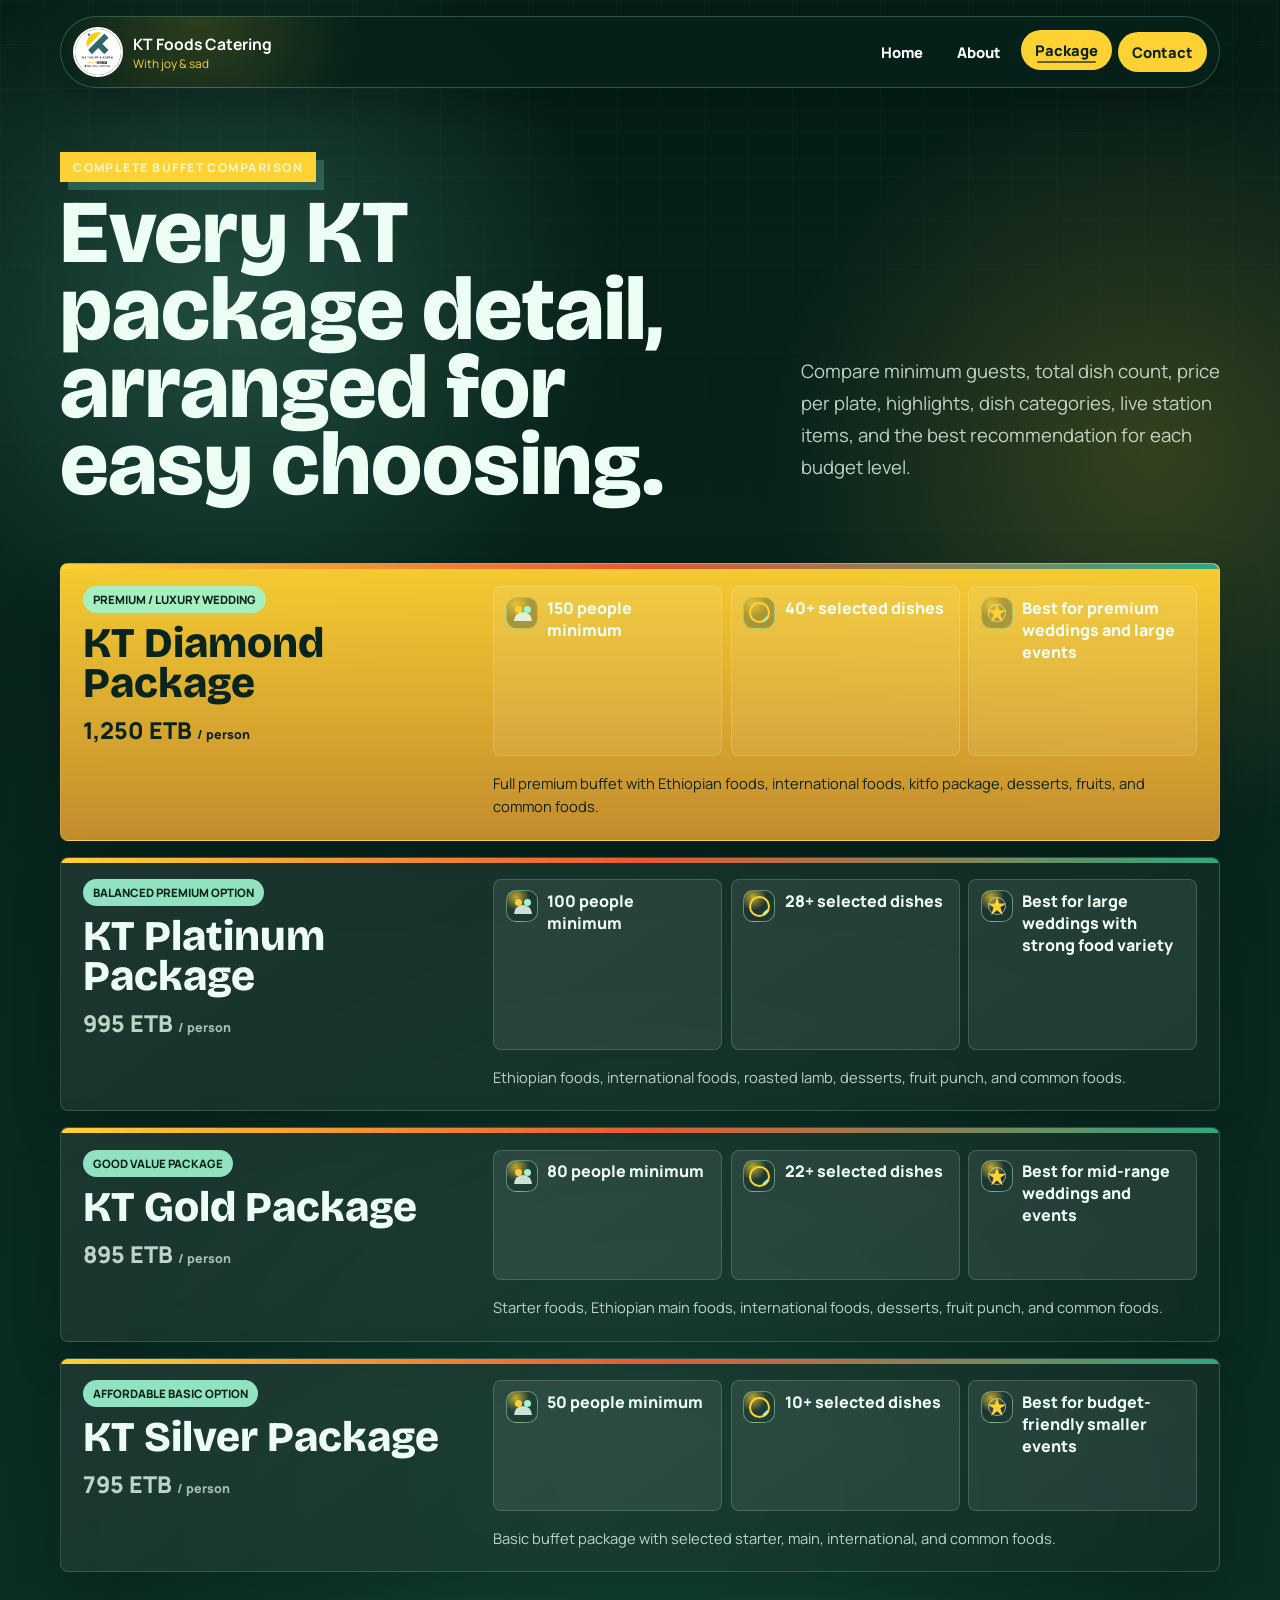
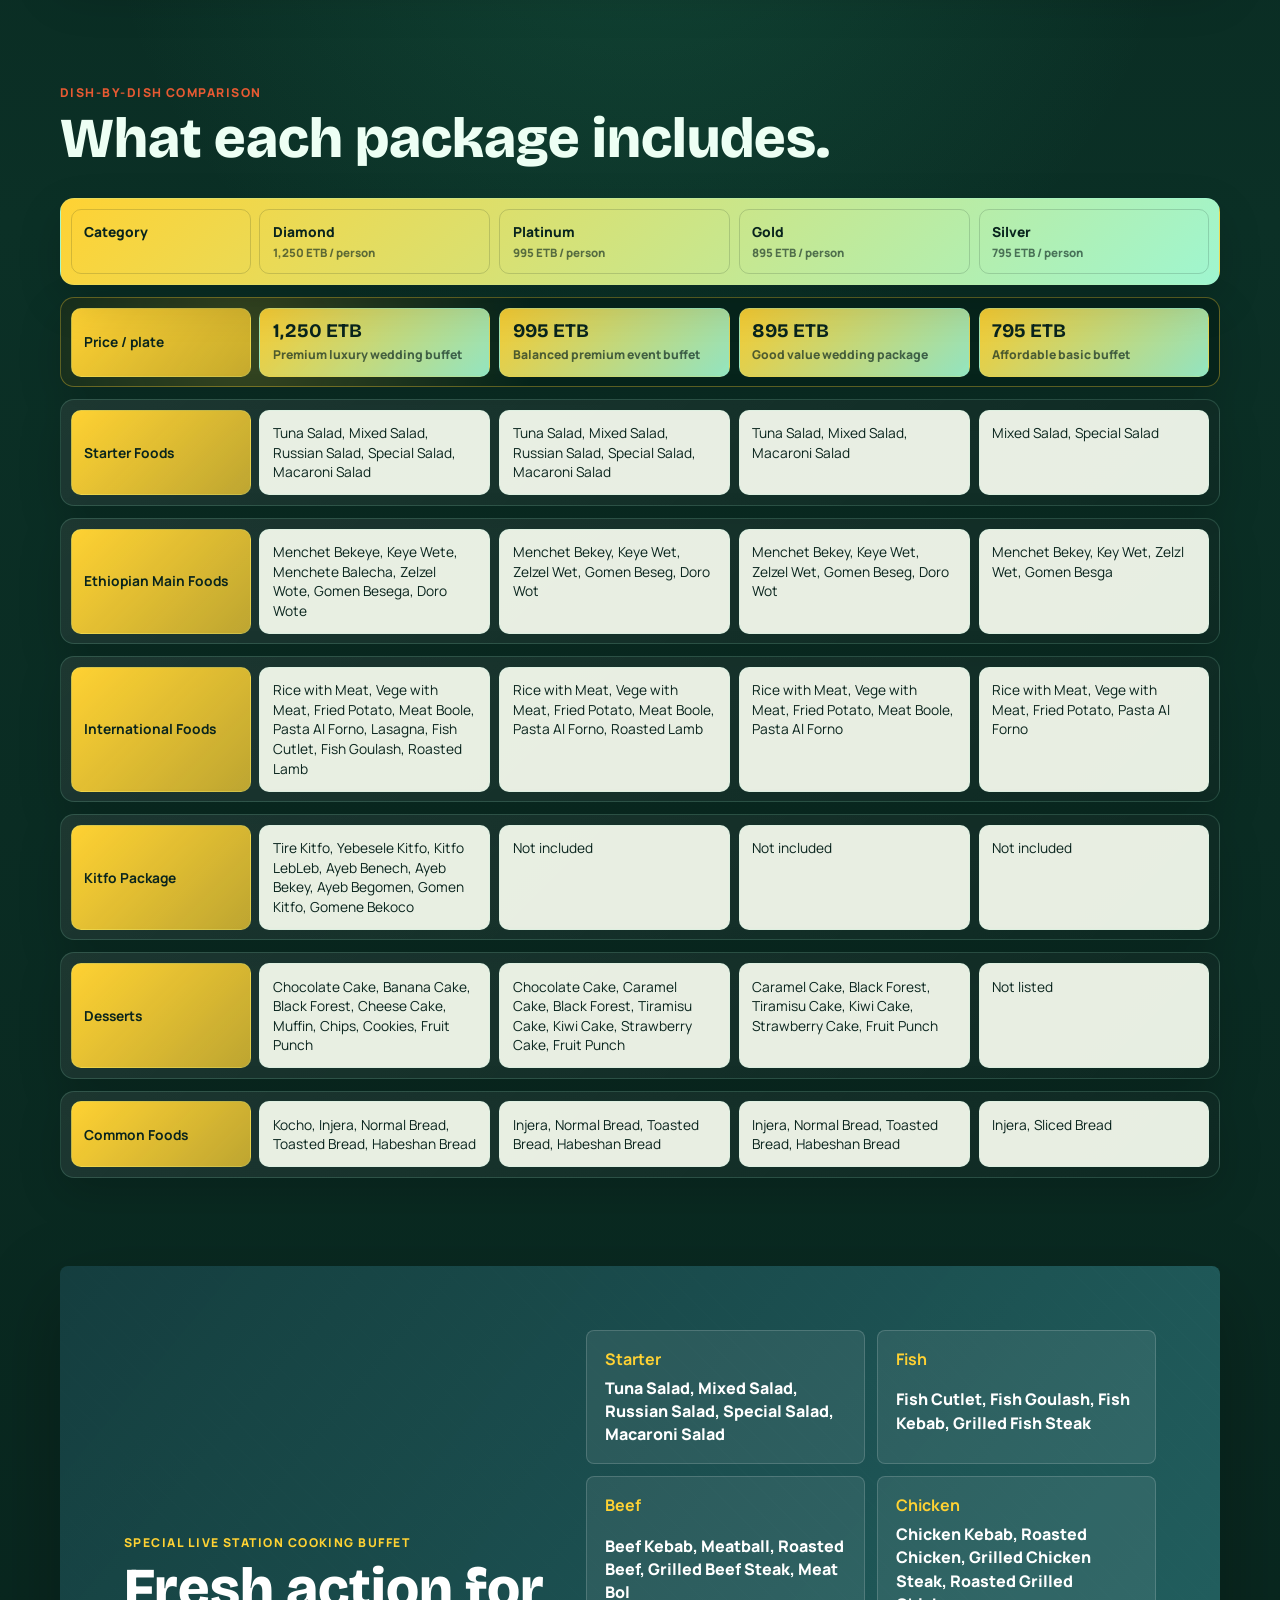
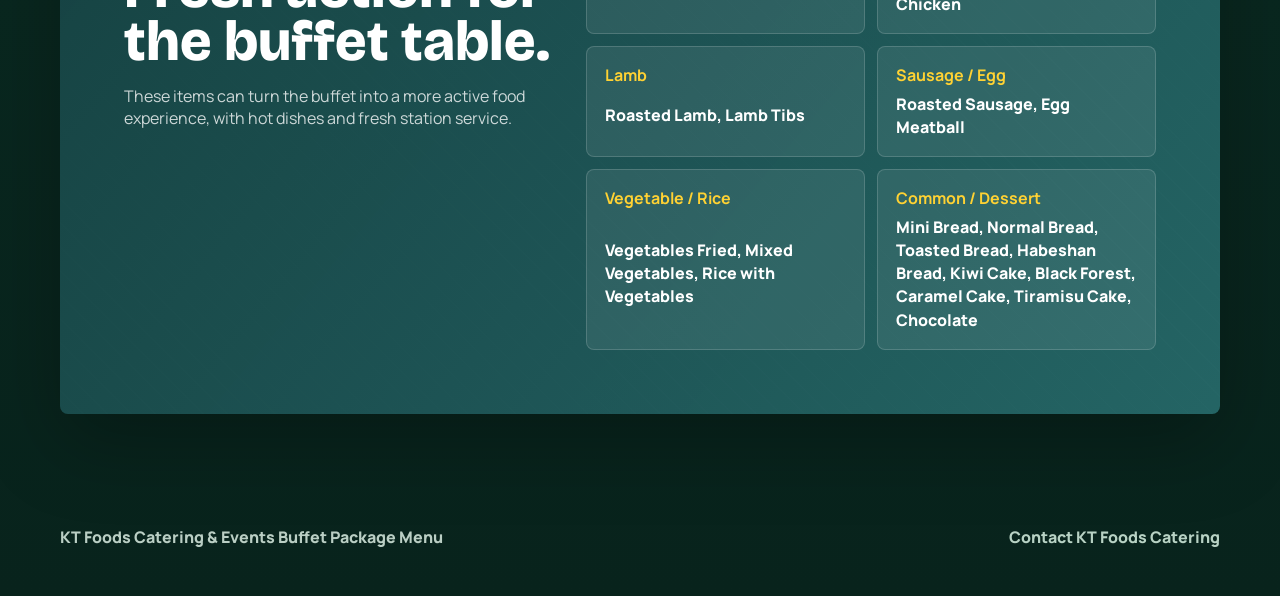
==== package.html @ e247f26b "Add files via upload" ====
<!DOCTYPE html>
<html lang="en">
  <head>
    <meta charset="UTF-8" />
    <meta name="viewport" content="width=device-width, initial-scale=1.0" />
    <title>KT Foods Catering Packages</title>
    <meta
      name="description"
      content="Full KT Foods Catering buffet package comparison with Diamond, Platinum, Gold, Silver, and live station menu details."
    />
    <link rel="preconnect" href="https://fonts.googleapis.com" />
    <link rel="preconnect" href="https://fonts.gstatic.com" crossorigin />
    <link
      href="https://fonts.googleapis.com/css2?family=Bricolage+Grotesque:wght@600;700;800&family=Manrope:wght@400;600;700;800;900&display=swap"
      rel="stylesheet"
    />
    <link rel="stylesheet" href="styles.css?v=11" />
  </head>
  <body>
    <header class="site-header" data-animate>
      <a class="brand" href="index.html" aria-label="KT Foods Catering home">
        <img src="assets/kt-logo.jpeg" alt="KT Foods Catering & Events logo" />
        <span>
          <strong>KT Foods Catering</strong>
          <small>With joy & sad</small>
        </span>
      </a>
      <button class="menu-toggle" type="button" aria-expanded="false" aria-label="Toggle navigation"><span></span><span></span><span></span></button>
      <nav aria-label="Primary navigation">
        <a href="index.html">Home</a>
        <a href="about.html">About</a>
        <a class="is-active" href="package.html">Package</a>
        <a class="nav-cta" href="contact.html">Contact</a>
      </nav>
    </header>

    <main>
      <section class="page-hero">
        <div data-animate>
          <p class="eyebrow brand-ticket">Complete buffet comparison</p>
          <h1>Every KT package detail, arranged for easy choosing.</h1>
        </div>
        <p data-animate>
          Compare minimum guests, total dish count, price per plate, highlights,
          dish categories, live station items, and the best recommendation for
          each budget level.
        </p>
      </section>

      <section class="section comparison-stack" aria-label="Package summary">
        <article class="detail-card diamond" data-animate>
          <div class="detail-top">
            <span class="tag">Premium / Luxury Wedding</span>
            <h2>KT Diamond Package</h2>
            <p class="price">1,250 ETB <small>/ person</small></p>
          </div>
          <div class="mini-facts">
            <span><i class="fact-icon guests" aria-hidden="true"></i>150 people minimum</span>
            <span><i class="fact-icon dishes" aria-hidden="true"></i>40+ selected dishes</span>
            <span><i class="fact-icon best" aria-hidden="true"></i>Best for premium weddings and large events</span>
          </div>
          <p>
            Full premium buffet with Ethiopian foods, international foods,
            kitfo package, desserts, fruits, and common foods.
          </p>
        </article>

        <article class="detail-card platinum" data-animate>
          <div class="detail-top">
            <span class="tag">Balanced Premium Option</span>
            <h2>KT Platinum Package</h2>
            <p class="price">995 ETB <small>/ person</small></p>
          </div>
          <div class="mini-facts">
            <span><i class="fact-icon guests" aria-hidden="true"></i>100 people minimum</span>
            <span><i class="fact-icon dishes" aria-hidden="true"></i>28+ selected dishes</span>
            <span><i class="fact-icon best" aria-hidden="true"></i>Best for large weddings with strong food variety</span>
          </div>
          <p>
            Ethiopian foods, international foods, roasted lamb, desserts, fruit
            punch, and common foods.
          </p>
        </article>

        <article class="detail-card gold" data-animate>
          <div class="detail-top">
            <span class="tag">Good Value Package</span>
            <h2>KT Gold Package</h2>
            <p class="price">895 ETB <small>/ person</small></p>
          </div>
          <div class="mini-facts">
            <span><i class="fact-icon guests" aria-hidden="true"></i>80 people minimum</span>
            <span><i class="fact-icon dishes" aria-hidden="true"></i>22+ selected dishes</span>
            <span><i class="fact-icon best" aria-hidden="true"></i>Best for mid-range weddings and events</span>
          </div>
          <p>
            Starter foods, Ethiopian main foods, international foods, desserts,
            fruit punch, and common foods.
          </p>
        </article>

        <article class="detail-card silver" data-animate>
          <div class="detail-top">
            <span class="tag">Affordable Basic Option</span>
            <h2>KT Silver Package</h2>
            <p class="price">795 ETB <small>/ person</small></p>
          </div>
          <div class="mini-facts">
            <span><i class="fact-icon guests" aria-hidden="true"></i>50 people minimum</span>
            <span><i class="fact-icon dishes" aria-hidden="true"></i>10+ selected dishes</span>
            <span><i class="fact-icon best" aria-hidden="true"></i>Best for budget-friendly smaller events</span>
          </div>
          <p>
            Basic buffet package with selected starter, main, international,
            and common foods.
          </p>
        </article>
      </section>

      <section class="section" id="package-comparison">
        <div class="section-heading" data-animate>
          <p class="eyebrow">Dish-by-dish comparison</p>
          <h2>What each package includes.</h2>
        </div>
        <div class="package-matrix" data-animate>
          <div class="matrix-row matrix-head">
            <span>Category</span>
            <span>Diamond <small>1,250 ETB / person</small></span>
            <span>Platinum <small>995 ETB / person</small></span>
            <span>Gold <small>895 ETB / person</small></span>
            <span>Silver <small>795 ETB / person</small></span>
          </div>
          <div class="matrix-row price-row">
            <strong>Price / plate</strong>
            <p><b>1,250 ETB</b><small>Premium luxury wedding buffet</small></p>
            <p><b>995 ETB</b><small>Balanced premium event buffet</small></p>
            <p><b>895 ETB</b><small>Good value wedding package</small></p>
            <p><b>795 ETB</b><small>Affordable basic buffet</small></p>
          </div>
          <div class="matrix-row">
            <strong>Starter Foods</strong>
            <p>Tuna Salad, Mixed Salad, Russian Salad, Special Salad, Macaroni Salad</p>
            <p>Tuna Salad, Mixed Salad, Russian Salad, Special Salad, Macaroni Salad</p>
            <p>Tuna Salad, Mixed Salad, Macaroni Salad</p>
            <p>Mixed Salad, Special Salad</p>
          </div>
          <div class="matrix-row">
            <strong>Ethiopian Main Foods</strong>
            <p>Menchet Bekeye, Keye Wete, Menchete Balecha, Zelzel Wote, Gomen Besega, Doro Wote</p>
            <p>Menchet Bekey, Keye Wet, Zelzel Wet, Gomen Beseg, Doro Wot</p>
            <p>Menchet Bekey, Keye Wet, Zelzel Wet, Gomen Beseg, Doro Wot</p>
            <p>Menchet Bekey, Key Wet, Zelzl Wet, Gomen Besga</p>
          </div>
          <div class="matrix-row">
            <strong>International Foods</strong>
            <p>Rice with Meat, Vege with Meat, Fried Potato, Meat Boole, Pasta Al Forno, Lasagna, Fish Cutlet, Fish Goulash, Roasted Lamb</p>
            <p>Rice with Meat, Vege with Meat, Fried Potato, Meat Boole, Pasta Al Forno, Roasted Lamb</p>
            <p>Rice with Meat, Vege with Meat, Fried Potato, Meat Boole, Pasta Al Forno</p>
            <p>Rice with Meat, Vege with Meat, Fried Potato, Pasta Al Forno</p>
          </div>
          <div class="matrix-row">
            <strong>Kitfo Package</strong>
            <p>Tire Kitfo, Yebesele Kitfo, Kitfo LebLeb, Ayeb Benech, Ayeb Bekey, Ayeb Begomen, Gomen Kitfo, Gomene Bekoco</p>
            <p>Not included</p>
            <p>Not included</p>
            <p>Not included</p>
          </div>
          <div class="matrix-row">
            <strong>Desserts</strong>
            <p>Chocolate Cake, Banana Cake, Black Forest, Cheese Cake, Muffin, Chips, Cookies, Fruit Punch</p>
            <p>Chocolate Cake, Caramel Cake, Black Forest, Tiramisu Cake, Kiwi Cake, Strawberry Cake, Fruit Punch</p>
            <p>Caramel Cake, Black Forest, Tiramisu Cake, Kiwi Cake, Strawberry Cake, Fruit Punch</p>
            <p>Not listed</p>
          </div>
          <div class="matrix-row">
            <strong>Common Foods</strong>
            <p>Kocho, Injera, Normal Bread, Toasted Bread, Habeshan Bread</p>
            <p>Injera, Normal Bread, Toasted Bread, Habeshan Bread</p>
            <p>Injera, Normal Bread, Toasted Bread, Habeshan Bread</p>
            <p>Injera, Sliced Bread</p>
          </div>
        </div>
      </section>

      <section class="live-section">
        <div class="live-copy" data-animate>
          <p class="eyebrow">Special live station cooking buffet</p>
          <h2>Fresh action for the buffet table.</h2>
          <p>
            These items can turn the buffet into a more active food experience,
            with hot dishes and fresh station service.
          </p>
        </div>
        <div class="live-grid detailed" data-animate>
          <span><strong>Starter</strong>Tuna Salad, Mixed Salad, Russian Salad, Special Salad, Macaroni Salad</span>
          <span><strong>Fish</strong>Fish Cutlet, Fish Goulash, Fish Kebab, Grilled Fish Steak</span>
          <span><strong>Beef</strong>Beef Kebab, Meatball, Roasted Beef, Grilled Beef Steak, Meat Bol</span>
          <span><strong>Chicken</strong>Chicken Kebab, Roasted Chicken, Grilled Chicken Steak, Roasted Grilled Chicken</span>
          <span><strong>Lamb</strong>Roasted Lamb, Lamb Tibs</span>
          <span><strong>Sausage / Egg</strong>Roasted Sausage, Egg Meatball</span>
          <span><strong>Vegetable / Rice</strong>Vegetables Fried, Mixed Vegetables, Rice with Vegetables</span>
          <span><strong>Common / Dessert</strong>Mini Bread, Normal Bread, Toasted Bread, Habeshan Bread, Kiwi Cake, Black Forest, Caramel Cake, Tiramisu Cake, Chocolate</span>
        </div>
      </section>
    </main>

    <footer>
      <p>KT Foods Catering & Events Buffet Package Menu</p>
      <a href="contact.html">Contact KT Foods Catering</a>
    </footer>

    <script src="script.js?v=11"></script>
  </body>
</html>
---- styles.css ----
:root {
  --green-950: #06211a;
  --green-900: #0a3026;
  --green-800: #104a3b;
  --green-700: #17624e;
  --green-500: #31a67c;
  --teal: #31a67c;
  --teal-dark: #09241d;
  --mint: #9ff6d0;
  --gold: #ffd233;
  --amber: #ffad33;
  --tomato: #e75a32;
  --cream: #f6ffe9;
  --paper: #fbfff4;
  --ink: #edfff4;
  --dark-ink: #09241d;
  --muted: #b8d2c4;
  --line: rgba(246, 255, 233, 0.16);
  --shadow: 0 28px 80px rgba(0, 0, 0, 0.26);
  --neon: #8dffd7;
}

* {
  box-sizing: border-box;
}

html {
  scroll-behavior: smooth;
}

body {
  margin: 0;
  color: var(--ink);
  font-family: Manrope, system-ui, -apple-system, BlinkMacSystemFont, "Segoe UI", sans-serif;
  background:
    radial-gradient(circle at 18% 8%, rgba(141, 255, 215, 0.2), transparent 24rem),
    radial-gradient(circle at 90% 12%, rgba(255, 210, 51, 0.18), transparent 24rem),
    radial-gradient(circle at 50% 38%, rgba(49, 166, 124, 0.2), transparent 34rem),
    linear-gradient(180deg, #061d17 0%, #0b3026 48%, #08231c 100%);
}

body::before {
  position: fixed;
  inset: 0;
  z-index: -1;
  pointer-events: none;
  content: "";
  opacity: 0.45;
  background-image:
    linear-gradient(rgba(159, 246, 208, 0.07) 1px, transparent 1px),
    linear-gradient(90deg, rgba(159, 246, 208, 0.06) 1px, transparent 1px);
  background-size: 44px 44px;
  mask-image: linear-gradient(to bottom, black, transparent 82%);
}

a {
  color: inherit;
  text-decoration: none;
}

img {
  display: block;
  max-width: 100%;
}

.site-header,
main,
footer {
  width: min(1160px, calc(100% - 32px));
  margin-inline: auto;
}

.site-header {
  position: sticky;
  top: 0;
  z-index: 10;
  display: flex;
  align-items: center;
  justify-content: space-between;
  gap: 1rem;
  margin-top: 16px;
  padding: 10px 12px;
  border: 1px solid rgba(159, 246, 208, 0.24);
  border-radius: 999px;
  background:
    radial-gradient(circle at 12% 0, rgba(255, 210, 51, 0.16), transparent 10rem),
    rgba(6, 33, 26, 0.88);
  box-shadow: 0 18px 50px rgba(0, 0, 0, 0.22);
  backdrop-filter: blur(16px);
}

.brand {
  display: inline-flex;
  align-items: center;
  gap: 10px;
  min-width: 0;
}

.brand img {
  width: 50px;
  height: 50px;
  border: 2px solid white;
  border-radius: 50%;
  object-fit: cover;
}

.brand strong,
.brand small {
  display: block;
}

.brand strong {
  color: white;
  font-size: 0.98rem;
}

.brand small {
  color: var(--gold);
  font-size: 0.74rem;
}

nav {
  display: flex;
  align-items: center;
  gap: 6px;
}

.menu-toggle {
  display: none;
  width: 48px;
  height: 48px;
  border: 1px solid rgba(159, 246, 208, 0.2);
  border-radius: 50%;
  cursor: pointer;
  background: rgba(255, 255, 255, 0.06);
}

.menu-toggle span {
  display: block;
  width: 18px;
  height: 2px;
  margin: 4px auto;
  border-radius: 999px;
  background: var(--gold);
  transition: transform 220ms ease, opacity 220ms ease;
}

.menu-toggle.is-open span:nth-child(1) {
  transform: translateY(6px) rotate(45deg);
}

.menu-toggle.is-open span:nth-child(2) {
  opacity: 0;
}

.menu-toggle.is-open span:nth-child(3) {
  transform: translateY(-6px) rotate(-45deg);
}

nav a {
  position: relative;
  overflow: hidden;
  padding: 10px 14px;
  border-radius: 999px;
  color: white;
  font-weight: 800;
  font-size: 0.92rem;
  transition: transform 180ms ease, background 180ms ease, color 180ms ease;
}

nav a::after {
  position: absolute;
  inset: auto 16px 7px;
  height: 2px;
  border-radius: 999px;
  background: currentColor;
  content: "";
  opacity: 0;
  transform: scaleX(0);
  transition: opacity 180ms ease, transform 180ms ease;
}

nav a:hover,
nav a.is-active {
  color: var(--dark-ink);
  background: var(--gold);
  transform: translateY(-2px);
}

nav a:hover::after,
nav a.is-active::after {
  opacity: 0.65;
  transform: scaleX(1);
}

nav a.nav-cta.is-active {
  color: var(--dark-ink);
  background: var(--gold);
}

.nav-cta,
.button.primary,
.phone-card:hover {
  color: white;
  background: linear-gradient(135deg, var(--green-500), var(--green-700));
}

.nav-cta {
  color: var(--dark-ink);
  background: var(--gold);
}

.hero {
  position: relative;
  display: grid;
  grid-template-columns: minmax(0, 0.78fr) minmax(360px, 1.08fr);
  align-items: center;
  gap: clamp(2rem, 5vw, 4.5rem);
  min-height: calc(100vh - 92px);
  padding: clamp(3rem, 8vw, 6.2rem) 0 5rem;
  overflow: hidden;
}

.hero::before {
  position: absolute;
  inset: 8% 30% 12% -12%;
  pointer-events: none;
  content: "";
  border-radius: 999px;
  opacity: 0.48;
  background:
    repeating-linear-gradient(90deg, rgba(159, 246, 208, 0.18) 0 2px, transparent 2px 22px),
    linear-gradient(100deg, rgba(255, 210, 51, 0), rgba(255, 210, 51, 0.28), rgba(159, 246, 208, 0));
  filter: blur(10px);
  transform: skewY(-10deg);
  animation: signal-sweep 7s ease-in-out infinite;
}

.hero-beam {
  position: absolute;
  pointer-events: none;
  border: 1px solid rgba(159, 246, 208, 0.28);
  border-radius: 999px;
  opacity: 0.46;
}

.beam-one {
  width: min(58vw, 620px);
  aspect-ratio: 1;
  right: 6%;
  top: 10%;
  animation: orbit-pulse 12s linear infinite;
}

.beam-two {
  width: min(38vw, 430px);
  aspect-ratio: 1;
  left: 10%;
  bottom: 10%;
  border-color: rgba(255, 210, 51, 0.24);
  animation: orbit-pulse 15s linear reverse infinite;
}

.eyebrow {
  margin: 0 0 0.75rem;
  color: var(--tomato);
  font-weight: 900;
  font-size: 0.76rem;
  letter-spacing: 0.12em;
  text-transform: uppercase;
}

.brand-ticket {
  display: inline-flex;
  width: fit-content;
  padding: 0.42rem 0.82rem;
  color: var(--dark-ink);
  background: var(--gold);
  box-shadow: 8px 8px 0 rgba(141, 255, 215, 0.2);
}

h1,
h2,
h3 {
  margin: 0;
  color: var(--ink);
  letter-spacing: 0;
}

h1 {
  max-width: 780px;
  font-family: "Bricolage Grotesque", Manrope, sans-serif;
  font-size: clamp(3.25rem, 7vw, 7.35rem);
  font-weight: 800;
  line-height: 0.86;
  letter-spacing: 0;
}

h2 {
  max-width: 780px;
  font-family: "Bricolage Grotesque", Manrope, sans-serif;
  font-size: clamp(2.2rem, 4.4vw, 4.4rem);
  font-weight: 800;
  line-height: 0.94;
  letter-spacing: 0;
}

h3 {
  font-family: "Bricolage Grotesque", Manrope, sans-serif;
  font-size: 1.6rem;
  font-weight: 800;
  letter-spacing: 0;
}

p {
  color: rgba(237, 255, 244, 0.78);
}

.hero-text,
.page-hero > p,
.story-panel p {
  font-size: clamp(1rem, 1.45vw, 1.18rem);
  line-height: 1.72;
}

.hero-text {
  max-width: 610px;
  margin: 1.35rem 0 0;
  color: rgba(237, 255, 244, 0.82);
}

.hero-actions,
.center-action {
  display: flex;
  flex-wrap: wrap;
  gap: 0.8rem;
  margin-top: 2rem;
}

.button {
  display: inline-flex;
  align-items: center;
  justify-content: center;
  min-height: 48px;
  padding: 0 20px;
  border: 1px solid var(--line);
  border-radius: 999px;
  font-weight: 900;
  transition: transform 180ms ease, box-shadow 180ms ease;
}

.button.secondary {
  color: var(--ink);
  background: rgba(255, 255, 255, 0.08);
  border-color: rgba(237, 255, 244, 0.22);
  backdrop-filter: blur(10px);
}

.button:hover {
  transform: translateY(-2px);
  box-shadow: 0 14px 34px rgba(21, 63, 64, 0.15);
}

.hero-pills {
  display: flex;
  flex-wrap: wrap;
  gap: 0.65rem;
  margin-top: 1.5rem;
}

.hero-pills span {
  position: relative;
  overflow: hidden;
  padding: 0.58rem 0.82rem;
  border: 1px solid rgba(159, 246, 208, 0.28);
  border-radius: 999px;
  color: var(--ink);
  background: rgba(255, 255, 255, 0.07);
  font-size: 0.82rem;
  font-weight: 900;
  backdrop-filter: blur(12px);
  animation: chip-rise 4.6s ease-in-out infinite;
}

.hero-pills span:nth-child(2) {
  animation-delay: 0.45s;
}

.hero-pills span:nth-child(3) {
  animation-delay: 0.9s;
}

.hero-pills span::after {
  position: absolute;
  inset: 0;
  content: "";
  background: linear-gradient(100deg, transparent, rgba(255, 210, 51, 0.22), transparent);
  transform: translateX(-110%);
  animation: shimmer-pass 3.2s ease-in-out infinite;
}

.hero-food {
  position: relative;
  margin: 0;
  isolation: isolate;
  animation: food-float 6s ease-in-out infinite;
}

.hero-food::before,
.hero-food::after {
  position: absolute;
  z-index: -1;
  border-radius: 50%;
  content: "";
}

.hero-food::before {
  inset: -10px;
  border-radius: 24px;
  background: linear-gradient(135deg, var(--gold), var(--neon), var(--green-700), var(--amber));
  animation: slow-spin 20s linear infinite;
}

.hero-food::after {
  inset: -22px;
  border: 1px solid rgba(159, 246, 208, 0.2);
  border-radius: 28px;
}

.hero-food img {
  width: 100%;
  aspect-ratio: 5 / 4;
  border: 10px solid rgba(246, 255, 233, 0.92);
  border-radius: 22px;
  object-fit: cover;
  box-shadow: var(--shadow);
  transition: transform 420ms ease, filter 420ms ease;
}

.hero-food:hover img {
  transform: scale(1.025) rotate(-0.3deg);
  filter: saturate(1.08) contrast(1.04);
}

.hero-food figcaption {
  position: absolute;
  right: 4%;
  bottom: -18px;
  display: grid;
  min-width: 150px;
  padding: 1rem;
  border: 1px solid rgba(255, 255, 255, 0.7);
  border-radius: 8px;
  color: var(--dark-ink);
  background: var(--gold);
  box-shadow: 0 18px 40px rgba(0, 0, 0, 0.28);
  backdrop-filter: blur(10px);
}

.hero-food figcaption span {
  font-family: "Bricolage Grotesque", Manrope, sans-serif;
  font-size: 2.25rem;
  font-weight: 800;
  line-height: 1;
}

.hero-food figcaption small {
  color: rgba(9, 36, 29, 0.76);
  font-weight: 800;
}

.service-stack {
  position: absolute;
  left: -8%;
  bottom: 8%;
  display: grid;
  gap: 0.5rem;
  width: min(230px, 42vw);
}

.service-stack span {
  display: flex;
  align-items: center;
  gap: 0.55rem;
  padding: 0.62rem 0.72rem;
  border: 1px solid rgba(159, 246, 208, 0.28);
  border-radius: 8px;
  color: var(--ink);
  background: rgba(6, 33, 26, 0.78);
  box-shadow: 0 18px 34px rgba(0, 0, 0, 0.24);
  font-size: 0.78rem;
  font-weight: 900;
  backdrop-filter: blur(14px);
  animation: stack-drift 5.4s ease-in-out infinite;
}

.service-stack span:nth-child(2) {
  transform: translateX(20px);
  animation-delay: 0.4s;
}

.service-stack span:nth-child(3) {
  transform: translateX(40px);
  animation-delay: 0.8s;
}

.service-stack b {
  color: var(--gold);
}

.motion-strip {
  overflow: hidden;
  margin: -2rem 0 4rem;
  border-block: 1px solid rgba(159, 246, 208, 0.18);
  background:
    linear-gradient(90deg, rgba(6, 33, 26, 0.96), rgba(16, 74, 59, 0.7), rgba(6, 33, 26, 0.96));
  mask-image: linear-gradient(90deg, transparent, black 8%, black 92%, transparent);
}

.marquee-track {
  display: flex;
  width: max-content;
  gap: 0.75rem;
  padding: 1rem 0;
  animation: marquee-slide 22s linear infinite;
}

.marquee-track span {
  display: inline-flex;
  align-items: center;
  min-height: 38px;
  padding: 0 1rem;
  border: 1px solid rgba(255, 210, 51, 0.26);
  border-radius: 999px;
  color: var(--dark-ink);
  background: linear-gradient(135deg, var(--gold), var(--mint));
  font-size: 0.78rem;
  font-weight: 900;
  text-transform: uppercase;
}

.stats-strip {
  display: grid;
  grid-template-columns: repeat(3, 1fr);
  gap: 1px;
  overflow: hidden;
  margin-bottom: 5rem;
  border: 1px solid var(--line);
  border-radius: 28px;
  background: rgba(159, 246, 208, 0.18);
  box-shadow: var(--shadow);
}

.brand-band,
.future-panel,
.final-cta {
  position: relative;
  display: grid;
  align-items: center;
  gap: clamp(1.2rem, 4vw, 3rem);
  overflow: hidden;
  padding: clamp(1.2rem, 4vw, 2.4rem);
  border-radius: 8px;
  color: white;
  background:
    linear-gradient(175deg, transparent 0 58%, rgba(255, 201, 9, 0.96) 58% 100%),
    radial-gradient(circle at 20% 20%, rgba(46, 113, 109, 0.94), rgba(23, 59, 55, 0.98));
  box-shadow: var(--shadow);
}

.brand-band {
  grid-template-columns: minmax(0, 1fr) minmax(220px, 340px);
  margin: 0 0 4rem;
}

.future-panel,
.final-cta {
  grid-template-columns: minmax(180px, 0.35fr) 1fr;
  margin: 0 0 5rem;
}

.final-cta {
  display: block;
  margin-bottom: 4rem;
}

.brand-band::before,
.future-panel::before,
.final-cta::before {
  position: absolute;
  inset: 0;
  pointer-events: none;
  content: "";
  opacity: 0.24;
  background-image:
    linear-gradient(90deg, rgba(255, 255, 255, 0.16) 1px, transparent 1px),
    linear-gradient(rgba(255, 255, 255, 0.14) 1px, transparent 1px);
  background-size: 22px 22px;
  mix-blend-mode: screen;
}

.brand-band h2,
.brand-band p,
.future-panel h2,
.future-panel p,
.final-cta h2,
.final-cta p {
  position: relative;
  color: white;
}

.brand-pattern,
.signal-orb {
  position: relative;
  min-height: 260px;
  border-radius: 8px;
  border: 1px solid rgba(255, 255, 255, 0.2);
  background:
    radial-gradient(circle, rgba(255, 201, 9, 0.95) 0 12%, transparent 13%),
    repeating-conic-gradient(from 0deg, rgba(255, 255, 255, 0.18) 0 8deg, rgba(255, 201, 9, 0.18) 8deg 15deg, rgba(219, 79, 49, 0.18) 15deg 22deg);
  box-shadow: inset 0 0 50px rgba(0, 0, 0, 0.2);
  animation: slow-spin 28s linear infinite;
}

.brand-pattern span,
.signal-orb span {
  position: absolute;
  inset: 15%;
  border: 1px solid rgba(255, 255, 255, 0.22);
  border-radius: 50%;
}

.brand-pattern span:nth-child(2),
.signal-orb span:nth-child(2) {
  inset: 28%;
}

.brand-pattern span:nth-child(3),
.signal-orb span:nth-child(3) {
  inset: 41%;
  background: var(--gold);
}

.signal-orb {
  min-height: 220px;
  background:
    radial-gradient(circle, rgba(158, 247, 223, 0.95) 0 6%, transparent 7%),
    conic-gradient(from 180deg, var(--gold), transparent 18%, var(--tomato), transparent 44%, var(--neon), transparent 70%, var(--gold));
}

.experience-grid,
.menu-lab-grid,
.flow-line {
  display: grid;
  gap: 1rem;
}

.experience-grid {
  grid-template-columns: repeat(3, minmax(0, 1fr));
}

.experience-grid article,
.menu-lab-grid article,
.flow-line article {
  position: relative;
  overflow: hidden;
  padding: 1.35rem;
  border: 1px solid rgba(159, 246, 208, 0.16);
  border-radius: 8px;
  background:
    linear-gradient(145deg, rgba(255, 255, 255, 0.1), rgba(255, 255, 255, 0.035)),
    rgba(6, 33, 26, 0.62);
  box-shadow: 0 18px 50px rgba(0, 0, 0, 0.18);
  backdrop-filter: blur(18px);
  transition: transform 220ms ease, box-shadow 220ms ease;
}

.experience-grid article::before,
.menu-lab-grid article::before,
.flow-line article::before {
  position: absolute;
  inset: 0 0 auto;
  height: 4px;
  background: linear-gradient(90deg, var(--gold), var(--neon), var(--teal));
  content: "";
}

.experience-grid article:hover,
.menu-lab-grid article:hover,
.flow-line article:hover {
  transform: translateY(-6px);
  box-shadow: 0 24px 60px rgba(21, 63, 64, 0.14);
}

.experience-grid span,
.flow-line span {
  display: inline-flex;
  margin-bottom: 1rem;
  color: var(--gold);
  font-family: "Bricolage Grotesque", Manrope, sans-serif;
  font-size: 2.5rem;
  font-weight: 800;
  line-height: 1;
}

.menu-lab {
  display: grid;
  grid-template-columns: minmax(240px, 0.55fr) 1fr;
  gap: clamp(1.5rem, 4vw, 3rem);
  align-items: start;
  border-top: 1px solid var(--line);
}

.menu-lab-grid {
  grid-template-columns: repeat(2, minmax(0, 1fr));
}

.menu-lab-grid article {
  min-height: 150px;
  background:
    linear-gradient(135deg, rgba(23, 59, 55, 0.96), rgba(46, 113, 109, 0.92));
}

.menu-lab-grid span {
  display: inline-flex;
  width: fit-content;
  margin-bottom: 1rem;
  padding: 0.35rem 0.7rem;
  color: var(--teal-dark);
  background: var(--gold);
  font-weight: 900;
}

.menu-lab-grid strong {
  display: block;
  color: white;
  font-size: 1.08rem;
  line-height: 1.5;
}

.flow-line {
  grid-template-columns: repeat(4, minmax(0, 1fr));
}

.about-brand {
  margin-top: 0;
}

.stats-strip article {
  padding: clamp(1.2rem, 3vw, 2rem);
  background: rgba(6, 33, 26, 0.62);
  backdrop-filter: blur(18px);
}

.stats-strip span {
  display: block;
  color: var(--mint);
  font-family: "Bricolage Grotesque", Manrope, sans-serif;
  font-size: clamp(2rem, 5vw, 4rem);
  font-weight: 800;
  line-height: 1;
}

.stats-strip p {
  margin: 0.35rem 0 0;
  color: rgba(237, 255, 244, 0.74);
  font-weight: 900;
}

.section {
  padding: 3.5rem 0;
}

.section-heading {
  margin-bottom: 2rem;
}

.split-section {
  display: grid;
  grid-template-columns: minmax(0, 0.95fr) minmax(320px, 1fr);
  align-items: center;
  gap: clamp(1.5rem, 4vw, 3rem);
  border-top: 1px solid var(--line);
}

.story-panel,
.package-card,
.detail-card,
.contact-card,
.values-grid article {
  border: 1px solid var(--line);
  border-radius: 8px;
  background:
    linear-gradient(145deg, rgba(255, 255, 255, 0.09), rgba(255, 255, 255, 0.035)),
    rgba(6, 33, 26, 0.58);
  box-shadow: 0 18px 50px rgba(0, 0, 0, 0.18);
  backdrop-filter: blur(18px);
}

.story-panel h2,
.story-panel h3,
.package-card h3,
.detail-card h2,
.contact-card h2,
.values-grid h3,
.experience-grid h3,
.flow-line h3 {
  color: var(--ink);
}

.story-panel p,
.package-card p,
.detail-card p,
.contact-card p,
.values-grid p,
.experience-grid p,
.flow-line p {
  color: rgba(237, 255, 244, 0.78);
}

.story-panel {
  padding: clamp(1.3rem, 3vw, 2rem);
}

.story-panel.large {
  padding: clamp(1.6rem, 4vw, 3rem);
}

.text-link {
  display: inline-flex;
  margin-top: 0.8rem;
  color: var(--teal);
  font-weight: 900;
}

.preview-grid {
  display: grid;
  grid-template-columns: repeat(4, minmax(0, 1fr));
  gap: 1rem;
}

.package-card {
  position: relative;
  overflow: hidden;
  padding: 1.25rem;
  transition: transform 220ms ease, box-shadow 220ms ease;
}

.package-card::before,
.detail-card::before {
  position: absolute;
  inset: 0 0 auto;
  height: 5px;
  background: linear-gradient(90deg, var(--gold), var(--tomato), var(--teal));
  content: "";
}

.package-card:hover,
.detail-card:hover,
.values-grid article:hover {
  transform: translateY(-5px);
  box-shadow: 0 24px 60px rgba(21, 63, 64, 0.15);
}

.featured,
.diamond {
  background: linear-gradient(180deg, rgba(255, 210, 51, 0.96), rgba(255, 173, 51, 0.76));
}

.featured h3,
.featured p,
.diamond h2,
.diamond p {
  color: var(--dark-ink);
}

.featured .price,
.featured .price small,
.diamond .price,
.diamond .price small {
  color: var(--dark-ink);
}

.tag {
  display: inline-flex;
  margin-bottom: 0.7rem;
  padding: 6px 10px;
  border-radius: 999px;
  color: var(--dark-ink);
  background: rgba(159, 246, 208, 0.9);
  font-size: 0.72rem;
  font-weight: 900;
  text-transform: uppercase;
}

.price {
  margin: 0.65rem 0;
  color: var(--gold);
  font-size: 1.45rem;
  font-weight: 900;
}

.price small {
  color: rgba(237, 255, 244, 0.68);
  font-size: 0.78rem;
}

.center-action {
  justify-content: center;
}

.page-hero {
  display: grid;
  grid-template-columns: minmax(0, 1fr) minmax(300px, 0.62fr);
  gap: clamp(1.5rem, 5vw, 4rem);
  align-items: end;
  padding: clamp(2.2rem, 5vw, 4rem) 0 clamp(1.6rem, 4vw, 2.8rem);
}

.page-hero p {
  color: rgba(237, 255, 244, 0.78);
}

.page-hero.compact h1,
.contact-hero h1 {
  font-size: clamp(2.6rem, 5.2vw, 5.1rem);
}

.image-card {
  overflow: hidden;
  border-radius: 8px;
  box-shadow: var(--shadow);
}

.image-card img {
  width: 100%;
  aspect-ratio: 4 / 3;
  object-fit: cover;
}

.values-grid {
  display: grid;
  grid-template-columns: repeat(3, minmax(0, 1fr));
  gap: 1rem;
}

.values-grid article {
  padding: 1.4rem;
}

.values-grid span {
  color: var(--gold);
  font-family: "Bricolage Grotesque", Manrope, sans-serif;
  font-size: 2.2rem;
  font-weight: 800;
}

.comparison-stack {
  display: grid;
  gap: 1rem;
  padding-top: 1rem;
}

.detail-card {
  position: relative;
  overflow: hidden;
  display: grid;
  grid-template-columns: minmax(210px, 0.56fr) 1fr;
  gap: 1rem;
  padding: clamp(1rem, 2.2vw, 1.35rem);
  transition: transform 260ms ease, box-shadow 260ms ease, border-color 260ms ease;
}

.detail-card::after {
  position: absolute;
  inset: -40% auto auto -18%;
  width: 44%;
  aspect-ratio: 1;
  border-radius: 50%;
  pointer-events: none;
  content: "";
  opacity: 0;
  background: radial-gradient(circle, rgba(159, 246, 208, 0.34), transparent 62%);
  filter: blur(2px);
  transition: opacity 260ms ease, transform 260ms ease;
}

.detail-card:hover::after {
  opacity: 1;
  transform: translate(42%, 38%) scale(1.15);
}

.detail-card h2 {
  font-size: clamp(1.8rem, 3.3vw, 2.9rem);
}

.detail-top {
  align-self: center;
}

.mini-facts {
  display: grid;
  grid-template-columns: repeat(3, minmax(0, 1fr));
  gap: 0.55rem;
}

.mini-facts span {
  position: relative;
  overflow: hidden;
  display: grid;
  grid-template-columns: auto 1fr;
  align-items: start;
  gap: 0.58rem;
  min-height: 46px;
  padding: 0.62rem 0.72rem;
  border: 1px solid var(--line);
  border-radius: 8px;
  color: var(--ink);
  background: rgba(255, 255, 255, 0.08);
  font-weight: 900;
  transition: transform 220ms ease, background 220ms ease, border-color 220ms ease;
}

.mini-facts span::after {
  position: absolute;
  inset: 0;
  content: "";
  opacity: 0;
  background: linear-gradient(110deg, transparent, rgba(255, 210, 51, 0.16), transparent);
  transform: translateX(-100%);
  transition: opacity 180ms ease;
}

.detail-card:hover .mini-facts span {
  border-color: rgba(159, 246, 208, 0.42);
}

.mini-facts span:hover {
  transform: translateY(-4px);
  background: rgba(255, 255, 255, 0.13);
}

.mini-facts span:hover::after {
  opacity: 1;
  animation: shimmer-pass 1.2s ease forwards;
}

.fact-icon {
  position: relative;
  display: inline-grid;
  place-items: center;
  width: 32px;
  height: 32px;
  flex: 0 0 32px;
  border: 1px solid rgba(159, 246, 208, 0.45);
  border-radius: 10px;
  background:
    radial-gradient(circle at 30% 20%, rgba(255, 210, 51, 0.72), transparent 42%),
    rgba(6, 33, 26, 0.28);
}

.fact-icon::before,
.fact-icon::after {
  position: absolute;
  content: "";
}

.fact-icon.guests::before {
  width: 7px;
  height: 7px;
  top: 8px;
  left: 8px;
  border-radius: 50%;
  background: var(--gold);
  box-shadow: 9px 0 0 var(--mint);
}

.fact-icon.guests::after {
  width: 18px;
  height: 9px;
  bottom: 7px;
  left: 7px;
  border-radius: 999px 999px 5px 5px;
  background: rgba(237, 255, 244, 0.85);
}

.fact-icon.dishes::before {
  width: 17px;
  height: 17px;
  border: 2px solid var(--gold);
  border-radius: 50%;
}

.fact-icon.dishes::after {
  width: 7px;
  height: 2px;
  right: 5px;
  bottom: 8px;
  border-radius: 999px;
  background: var(--mint);
  transform: rotate(-42deg);
}

.fact-icon.best::before {
  width: 18px;
  height: 18px;
  background: var(--gold);
  clip-path: polygon(50% 0, 62% 35%, 100% 35%, 69% 57%, 82% 100%, 50% 73%, 18% 100%, 31% 57%, 0 35%, 38% 35%);
}

.fact-icon.best::after {
  inset: 6px;
  border: 1px solid rgba(237, 255, 244, 0.58);
  border-radius: 50%;
}

.detail-card > p {
  grid-column: 2;
  margin: 0;
  line-height: 1.55;
  font-size: 0.92rem;
}

.package-matrix {
  display: grid;
  gap: 0.75rem;
  overflow: visible;
  border: 0;
  border-radius: 0;
  background: transparent;
  box-shadow: none;
}

.matrix-row {
  display: grid;
  grid-template-columns: 180px repeat(4, minmax(0, 1fr));
  gap: 0.55rem;
  align-items: stretch;
  padding: 0.6rem;
  border: 1px solid rgba(159, 246, 208, 0.16);
  border-radius: 14px;
  background:
    linear-gradient(135deg, rgba(255, 255, 255, 0.09), rgba(255, 255, 255, 0.03)),
    rgba(6, 33, 26, 0.66);
  box-shadow: 0 16px 44px rgba(0, 0, 0, 0.16);
  transition: transform 220ms ease, border-color 220ms ease, box-shadow 220ms ease;
}

.matrix-row:hover {
  transform: translateY(-4px);
  border-color: rgba(255, 210, 51, 0.7);
  box-shadow: 0 24px 64px rgba(0, 0, 0, 0.24);
}

.matrix-row > * {
  color: var(--dark-ink);
  margin: 0;
  padding: 0.78rem;
  border: 1px solid rgba(159, 246, 208, 0.14);
  border-radius: 10px;
  line-height: 1.42;
  font-size: clamp(0.86rem, 1vw, 0.98rem);
  background: rgba(251, 255, 244, 0.92);
}

.matrix-head {
  position: sticky;
  top: 96px;
  z-index: 3;
  color: var(--dark-ink);
  background: linear-gradient(135deg, var(--gold), var(--mint));
  font-weight: 900;
}

.matrix-head > * {
  display: grid;
  gap: 0.18rem;
  color: var(--dark-ink);
  background: transparent;
  border-color: rgba(9, 36, 29, 0.16);
}

.matrix-head small {
  color: rgba(9, 36, 29, 0.62);
  font-size: 0.72rem;
  font-weight: 900;
}

.matrix-row strong {
  display: flex;
  align-items: center;
  color: var(--dark-ink);
  background: linear-gradient(135deg, var(--gold), rgba(255, 210, 51, 0.72));
}

.matrix-row p {
  transition: transform 180ms ease, background 180ms ease;
}

.matrix-row p:hover {
  transform: scale(1.02);
  background: #ffffff;
}

.price-row {
  border-color: rgba(255, 210, 51, 0.34);
  background:
    radial-gradient(circle at 16% 50%, rgba(255, 210, 51, 0.2), transparent 18rem),
    rgba(6, 33, 26, 0.76);
}

.price-row p {
  background: linear-gradient(135deg, rgba(255, 210, 51, 0.96), rgba(159, 246, 208, 0.92));
}

.price-row b,
.price-row small {
  display: block;
}

.price-row b {
  color: var(--dark-ink);
  font-family: "Bricolage Grotesque", Manrope, sans-serif;
  font-size: clamp(1.1rem, 1.5vw, 1.45rem);
  line-height: 1;
}

.price-row small {
  margin-top: 0.35rem;
  color: rgba(9, 36, 29, 0.68);
  font-size: 0.76rem;
  font-weight: 900;
}

.live-section {
  display: grid;
  grid-template-columns: 0.86fr 1.14fr;
  align-items: center;
  gap: 2rem;
  margin: 2rem 0 5rem;
  padding: clamp(2rem, 5vw, 4rem);
  border-radius: 8px;
  color: white;
  background:
    linear-gradient(130deg, rgba(21, 63, 64, 0.96), rgba(40, 108, 109, 0.9)),
    repeating-linear-gradient(45deg, transparent 0 16px, rgba(255, 255, 255, 0.06) 16px 17px);
  box-shadow: var(--shadow);
}

.live-section h2,
.live-section .eyebrow {
  color: white;
}

.live-section .eyebrow {
  color: var(--gold);
}

.live-copy p {
  color: rgba(255, 255, 255, 0.78);
}

.live-grid {
  display: grid;
  grid-template-columns: repeat(2, minmax(0, 1fr));
  gap: 0.75rem;
}

.live-grid span {
  min-height: 58px;
  padding: 17px 18px;
  border: 1px solid rgba(255, 255, 255, 0.16);
  border-radius: 8px;
  background: rgba(255, 255, 255, 0.08);
  font-weight: 800;
  animation: warm-pop 3.2s ease-in-out infinite;
}

.live-grid.detailed span {
  display: grid;
  gap: 0.35rem;
  line-height: 1.45;
}

.live-grid.detailed strong {
  color: var(--gold);
}

.contact-layout {
  display: grid;
  grid-template-columns: 0.8fr 1.2fr;
  gap: 1rem;
}

.contact-card {
  padding: clamp(1.4rem, 4vw, 3rem);
}

.primary-contact {
  display: grid;
  gap: 0.9rem;
  background: var(--green-950);
}

.primary-contact .eyebrow {
  color: var(--gold);
}

.primary-contact a {
  display: block;
  color: white;
  font-family: "Bricolage Grotesque", Manrope, sans-serif;
  font-size: clamp(1.8rem, 3vw, 3rem);
  font-weight: 800;
  line-height: 1.08;
  transition: color 180ms ease, transform 180ms ease;
}

.primary-contact a:hover {
  color: var(--gold);
  transform: translateX(6px);
}

.primary-contact .site-link {
  margin-top: 0.6rem;
  color: var(--gold);
  font-family: Manrope, system-ui, sans-serif;
  font-size: 1rem;
  letter-spacing: 0;
}

.clean-list {
  display: grid;
  gap: 0.8rem;
  margin: 0;
  padding: 0;
  list-style: none;
}

.clean-list li {
  padding: 1rem;
  border: 1px solid var(--line);
  border-radius: 8px;
  background: rgba(255, 249, 238, 0.74);
  color: var(--dark-ink);
  font-weight: 800;
}

.contact-banner {
  position: relative;
  overflow: hidden;
  display: grid;
  grid-template-columns: minmax(280px, 0.72fr) 1fr;
  align-items: center;
  gap: 2rem;
  margin-bottom: 4rem;
  padding: clamp(1rem, 2.2vw, 1.5rem);
  border: 1px solid var(--line);
  border-radius: 18px;
  background:
    linear-gradient(135deg, rgba(251, 255, 244, 0.96) 0 58%, rgba(159, 246, 208, 0.28) 58% 100%),
    radial-gradient(circle at 84% 18%, rgba(255, 210, 51, 0.42), transparent 20rem);
  box-shadow: var(--shadow);
}

.contact-banner::before {
  position: absolute;
  inset: 0;
  pointer-events: none;
  content: "";
  opacity: 0.28;
  background-image:
    linear-gradient(rgba(9, 36, 29, 0.08) 1px, transparent 1px),
    linear-gradient(90deg, rgba(9, 36, 29, 0.08) 1px, transparent 1px);
  background-size: 28px 28px;
}

.contact-banner::after {
  position: absolute;
  inset: auto 5% 0 auto;
  width: 44%;
  height: 5px;
  border-radius: 999px 999px 0 0;
  content: "";
  background: linear-gradient(90deg, var(--gold), var(--tomato), var(--mint));
}

.contact-banner h2,
.contact-banner p {
  position: relative;
  color: var(--dark-ink);
}

.contact-banner h2 {
  max-width: 760px;
  font-size: clamp(2.35rem, 4.6vw, 5rem);
  line-height: 0.9;
}

.contact-banner-copy {
  position: relative;
  z-index: 1;
}

.contact-banner-copy > p:not(.eyebrow) {
  max-width: 560px;
  margin: 1rem 0 0;
  color: rgba(9, 36, 29, 0.72);
  font-weight: 800;
  line-height: 1.55;
}

.contact-banner img {
  position: relative;
  z-index: 1;
  width: 100%;
  aspect-ratio: 4 / 3;
  border: 1px solid rgba(9, 36, 29, 0.12);
  border-radius: 14px;
  object-fit: cover;
  box-shadow: 18px 18px 0 rgba(9, 36, 29, 0.12);
  transform: rotate(-1deg);
  transition: transform 260ms ease, box-shadow 260ms ease;
}

.contact-banner:hover img {
  transform: rotate(0deg) scale(1.015);
  box-shadow: 24px 24px 0 rgba(49, 166, 124, 0.18);
}

.banner-orbit {
  position: absolute;
  pointer-events: none;
  border: 1px solid rgba(49, 166, 124, 0.35);
  border-radius: 50%;
}

.orbit-a {
  right: -90px;
  top: -90px;
  width: 240px;
  aspect-ratio: 1;
  animation: orbit-pulse 12s linear infinite;
}

.orbit-b {
  right: 18%;
  bottom: -120px;
  width: 300px;
  aspect-ratio: 1;
  border-color: rgba(255, 210, 51, 0.45);
  animation: orbit-pulse 15s linear reverse infinite;
}

.cta-package-chips {
  position: relative;
  z-index: 1;
  display: flex;
  flex-wrap: wrap;
  gap: 0.55rem;
  margin-top: 1.1rem;
}

.cta-package-chips span {
  padding: 0.52rem 0.72rem;
  border: 1px solid rgba(9, 36, 29, 0.12);
  border-radius: 999px;
  color: var(--dark-ink);
  background: rgba(255, 210, 51, 0.7);
  font-size: 0.76rem;
  font-weight: 900;
  text-transform: uppercase;
  transition: transform 180ms ease, background 180ms ease;
}

.cta-package-chips span:hover {
  transform: translateY(-3px);
  background: var(--mint);
}

.cta-actions {
  position: relative;
  z-index: 1;
  display: flex;
  flex-wrap: wrap;
  gap: 0.75rem;
  margin-top: 1.3rem;
}

footer {
  display: flex;
  align-items: center;
  justify-content: space-between;
  gap: 1rem;
  padding: 2rem 0 3rem;
  color: var(--muted);
  font-weight: 800;
}

footer p {
  margin: 0;
}

[data-animate] {
  opacity: 1;
  transform: translateY(18px);
  transition: transform 700ms ease;
}

[data-animate].is-visible {
  transform: translateY(0);
}

@keyframes food-float {
  0%,
  100% {
    transform: translateY(0) rotate(-1deg);
  }
  50% {
    transform: translateY(-12px) rotate(1deg);
  }
}

@keyframes slow-spin {
  to {
    transform: rotate(360deg);
  }
}

@keyframes warm-pop {
  0%,
  100% {
    transform: translateY(0);
  }
  50% {
    transform: translateY(-4px);
  }
}

@keyframes signal-sweep {
  0%,
  100% {
    transform: translateX(-4%) skewY(-10deg);
  }
  50% {
    transform: translateX(8%) skewY(-10deg);
  }
}

@keyframes orbit-pulse {
  0% {
    transform: rotate(0deg) scale(1);
  }
  50% {
    transform: rotate(180deg) scale(1.05);
  }
  100% {
    transform: rotate(360deg) scale(1);
  }
}

@keyframes chip-rise {
  0%,
  100% {
    transform: translateY(0);
  }
  50% {
    transform: translateY(-6px);
  }
}

@keyframes shimmer-pass {
  0%,
  35% {
    transform: translateX(-110%);
  }
  75%,
  100% {
    transform: translateX(110%);
  }
}

@keyframes stack-drift {
  0%,
  100% {
    translate: 0 0;
  }
  50% {
    translate: 10px -6px;
  }
}

@keyframes marquee-slide {
  to {
    transform: translateX(-50%);
  }
}

@media (prefers-reduced-motion: reduce) {
  *,
  *::before,
  *::after {
    animation-duration: 1ms !important;
    animation-iteration-count: 1 !important;
    scroll-behavior: auto !important;
    transition-duration: 1ms !important;
  }
}

@media (max-width: 980px) {
  .site-header {
    align-items: center;
    border-radius: 24px;
  }

  nav {
    flex-wrap: wrap;
    justify-content: flex-end;
  }

  .hero,
  .page-hero,
  .split-section,
  .live-section,
  .contact-layout,
  .contact-banner,
  .future-panel,
  .brand-band,
  .menu-lab {
    grid-template-columns: 1fr;
  }

  .hero {
    min-height: auto;
  }

  .service-stack {
    left: 1rem;
    bottom: 1rem;
  }

  .preview-grid,
  .values-grid,
  .experience-grid,
  .flow-line {
    grid-template-columns: repeat(2, minmax(0, 1fr));
  }

  .detail-card {
    grid-template-columns: 1fr;
  }

  .detail-card > p {
    grid-column: auto;
  }

  .package-matrix {
    overflow: visible;
  }

  .matrix-head {
    display: none;
  }

  .matrix-row {
    min-width: 0;
    grid-template-columns: 1fr 1fr;
  }

  .matrix-row strong {
    grid-column: 1 / -1;
    min-height: 48px;
  }
}

@media (max-width: 680px) {
  footer {
    align-items: stretch;
    flex-direction: column;
  }

  .site-header {
    position: sticky;
    display: grid;
    grid-template-columns: 1fr auto;
    align-items: center;
    border-radius: 20px;
  }

  .menu-toggle {
    display: block;
  }

  nav {
    grid-column: 1 / -1;
    display: grid;
    grid-template-columns: 1fr;
    max-height: 0;
    overflow: hidden;
    opacity: 0;
    transform: translateY(-8px);
    transition: max-height 260ms ease, opacity 200ms ease, transform 200ms ease;
  }

  nav.is-open {
    max-height: 340px;
    opacity: 1;
    transform: translateY(0);
  }

  nav a {
    min-height: 50px;
    text-align: center;
  }

  h1,
  .page-hero.compact h1,
  .contact-hero h1 {
    font-size: clamp(2.35rem, 11vw, 3.55rem);
  }

  .stats-strip,
  .preview-grid,
  .values-grid,
  .live-grid,
  .experience-grid,
  .menu-lab-grid,
  .flow-line,
  .matrix-row,
  .mini-facts {
    grid-template-columns: 1fr;
  }

  .matrix-row p::before {
    display: block;
    margin-bottom: 0.35rem;
    color: var(--green-700);
    font-size: 0.72rem;
    font-weight: 900;
    letter-spacing: 0.08em;
    text-transform: uppercase;
  }

  .matrix-row p:nth-child(2)::before {
    content: "Diamond";
  }

  .matrix-row p:nth-child(3)::before {
    content: "Platinum";
  }

  .matrix-row p:nth-child(4)::before {
    content: "Gold";
  }

  .matrix-row p:nth-child(5)::before {
    content: "Silver";
  }

  .hero-food figcaption {
    right: 50%;
    bottom: -18px;
    transform: translateX(50%);
  }

  .hero-pills {
    gap: 0.5rem;
  }

  .hero-pills span {
    flex: 1 1 140px;
    text-align: center;
  }

  .contact-banner {
    padding: 1rem;
  }

  .contact-banner h2 {
    max-width: 420px;
    font-size: clamp(2.15rem, 9vw, 3rem);
    line-height: 0.94;
  }

  .contact-banner img {
    box-shadow: 10px 10px 0 rgba(9, 36, 29, 0.12);
    transform: none;
  }

  .service-stack {
    position: relative;
    left: auto;
    bottom: auto;
    width: 100%;
    margin-top: 1rem;
  }

  .service-stack span,
  .service-stack span:nth-child(2),
  .service-stack span:nth-child(3) {
    transform: none;
  }

  .section {
    padding: 3rem 0;
  }
}
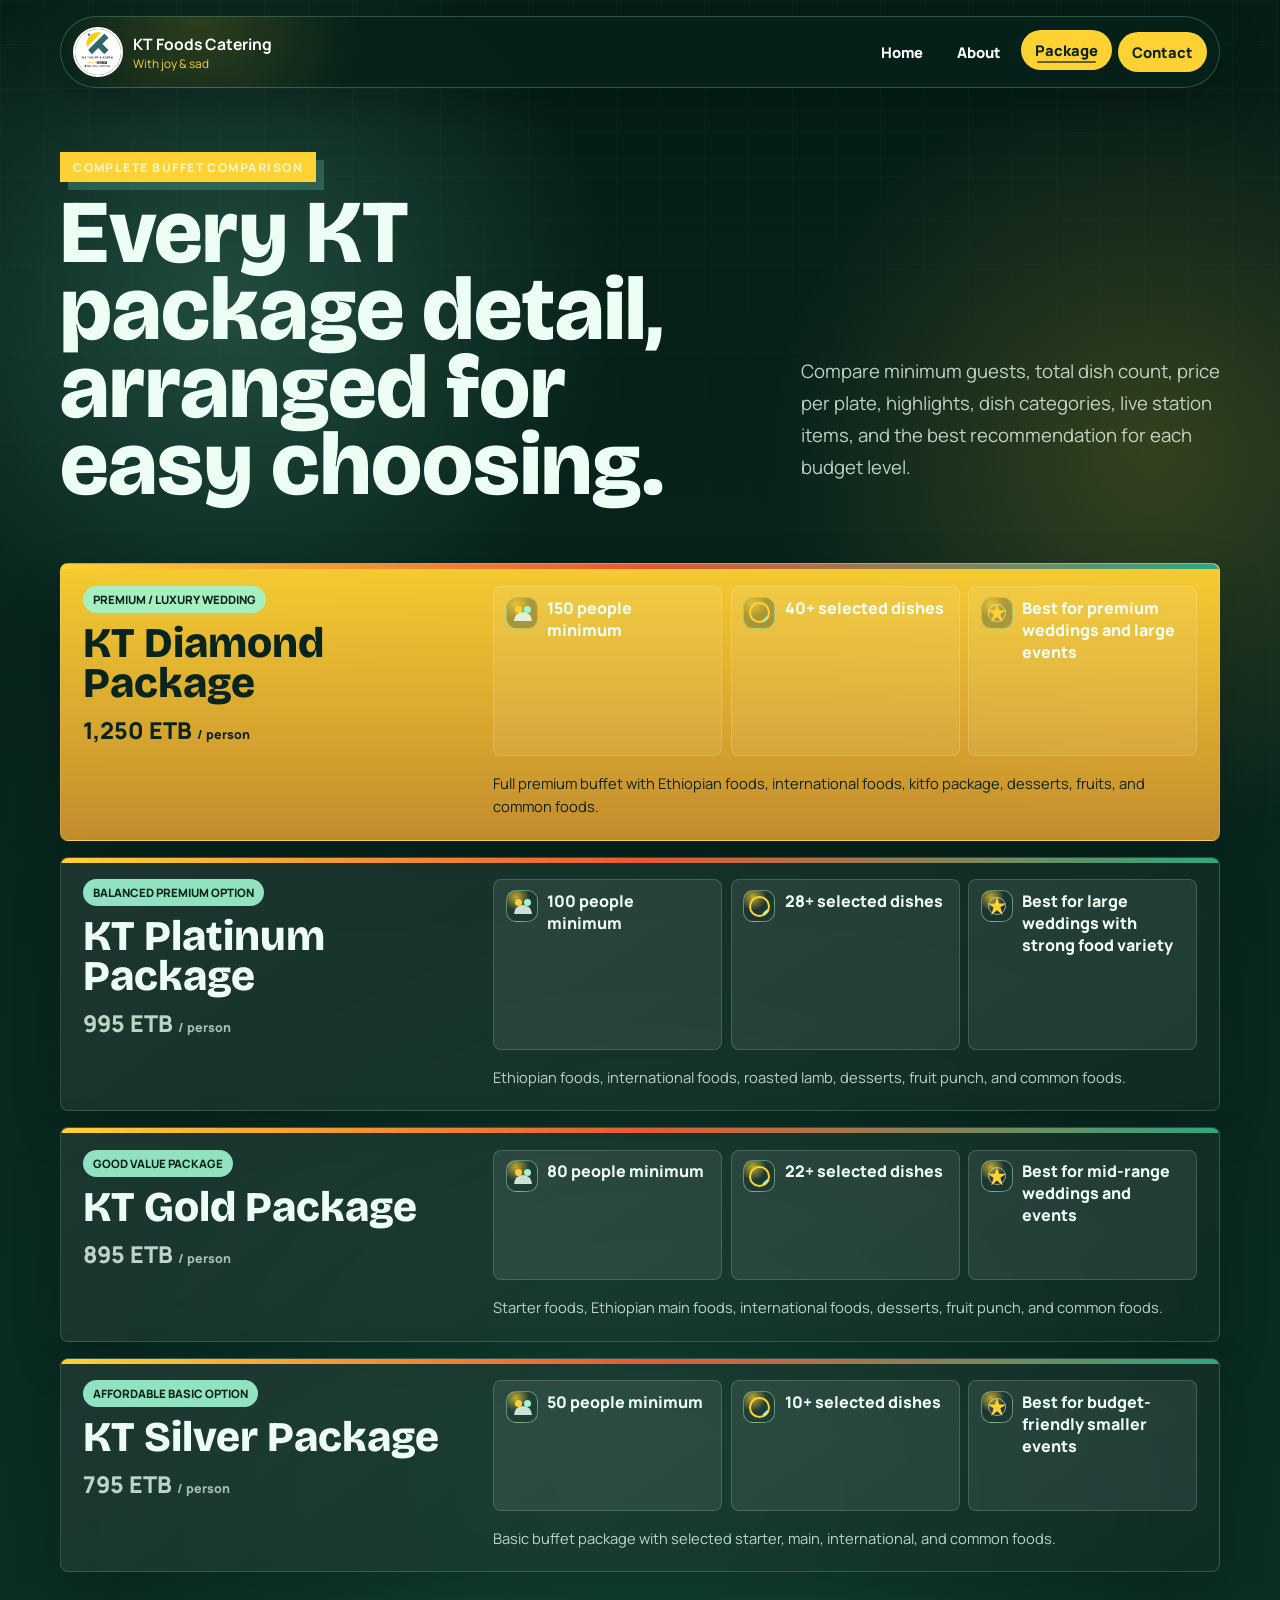
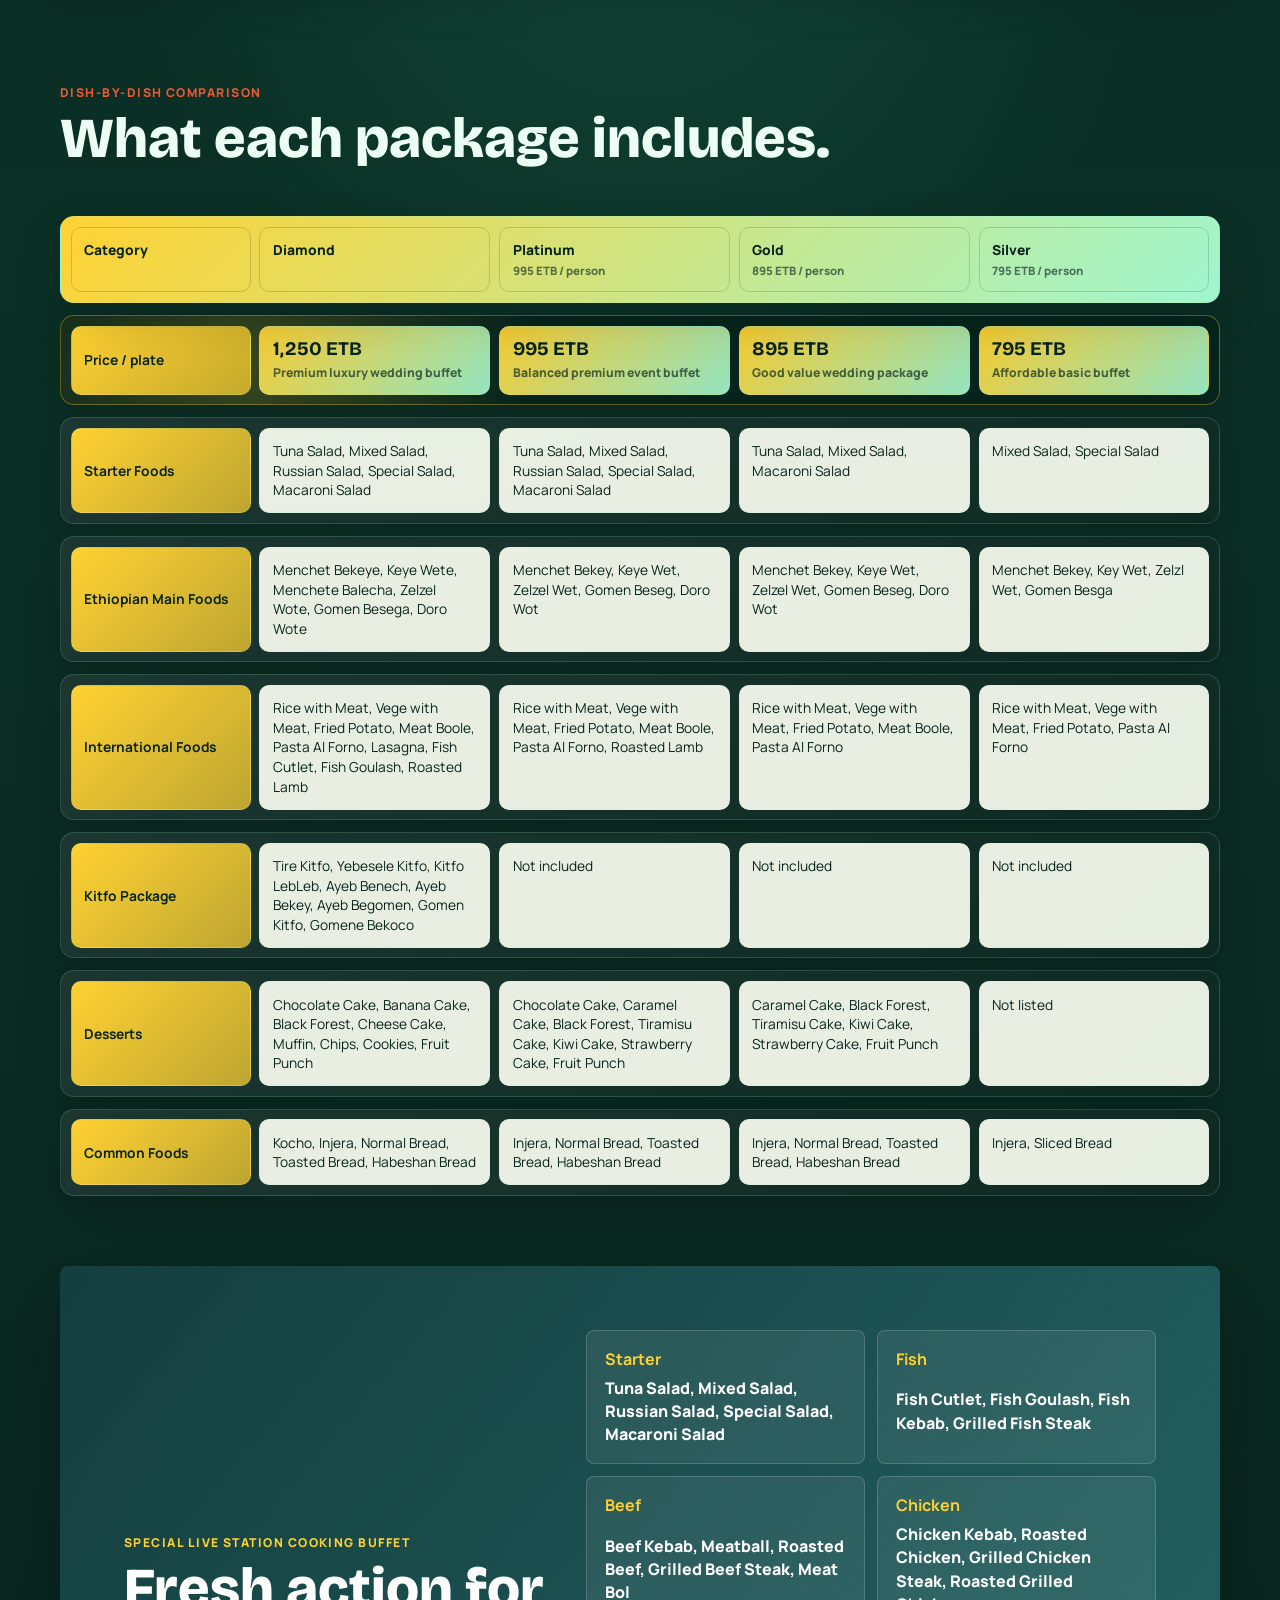
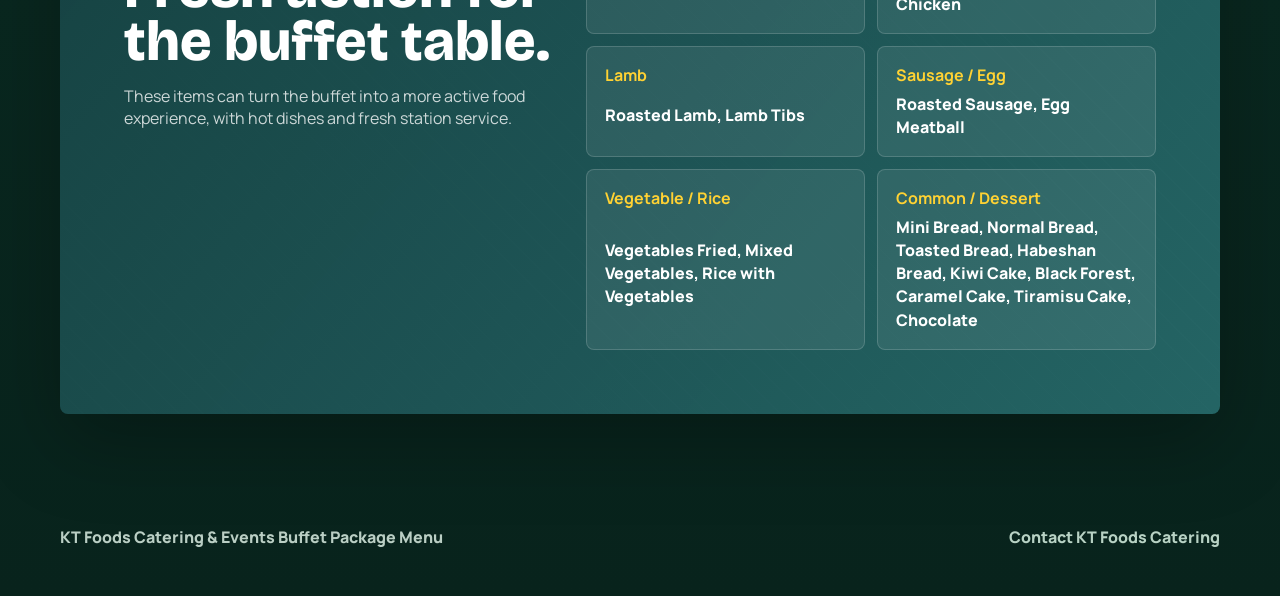
==== commit 417b1d59: "Update package.html" ====
--- a/package.html
+++ b/package.html
@@ -125,7 +125,7 @@
         <div class="package-matrix" data-animate>
           <div class="matrix-row matrix-head">
             <span>Category</span>
-            <span>Diamond <small>1,250 ETB / person</small></span>
+            <span>Diamond <small></small></span>
             <span>Platinum <small>995 ETB / person</small></span>
             <span>Gold <small>895 ETB / person</small></span>
             <span>Silver <small>795 ETB / person</small></span>
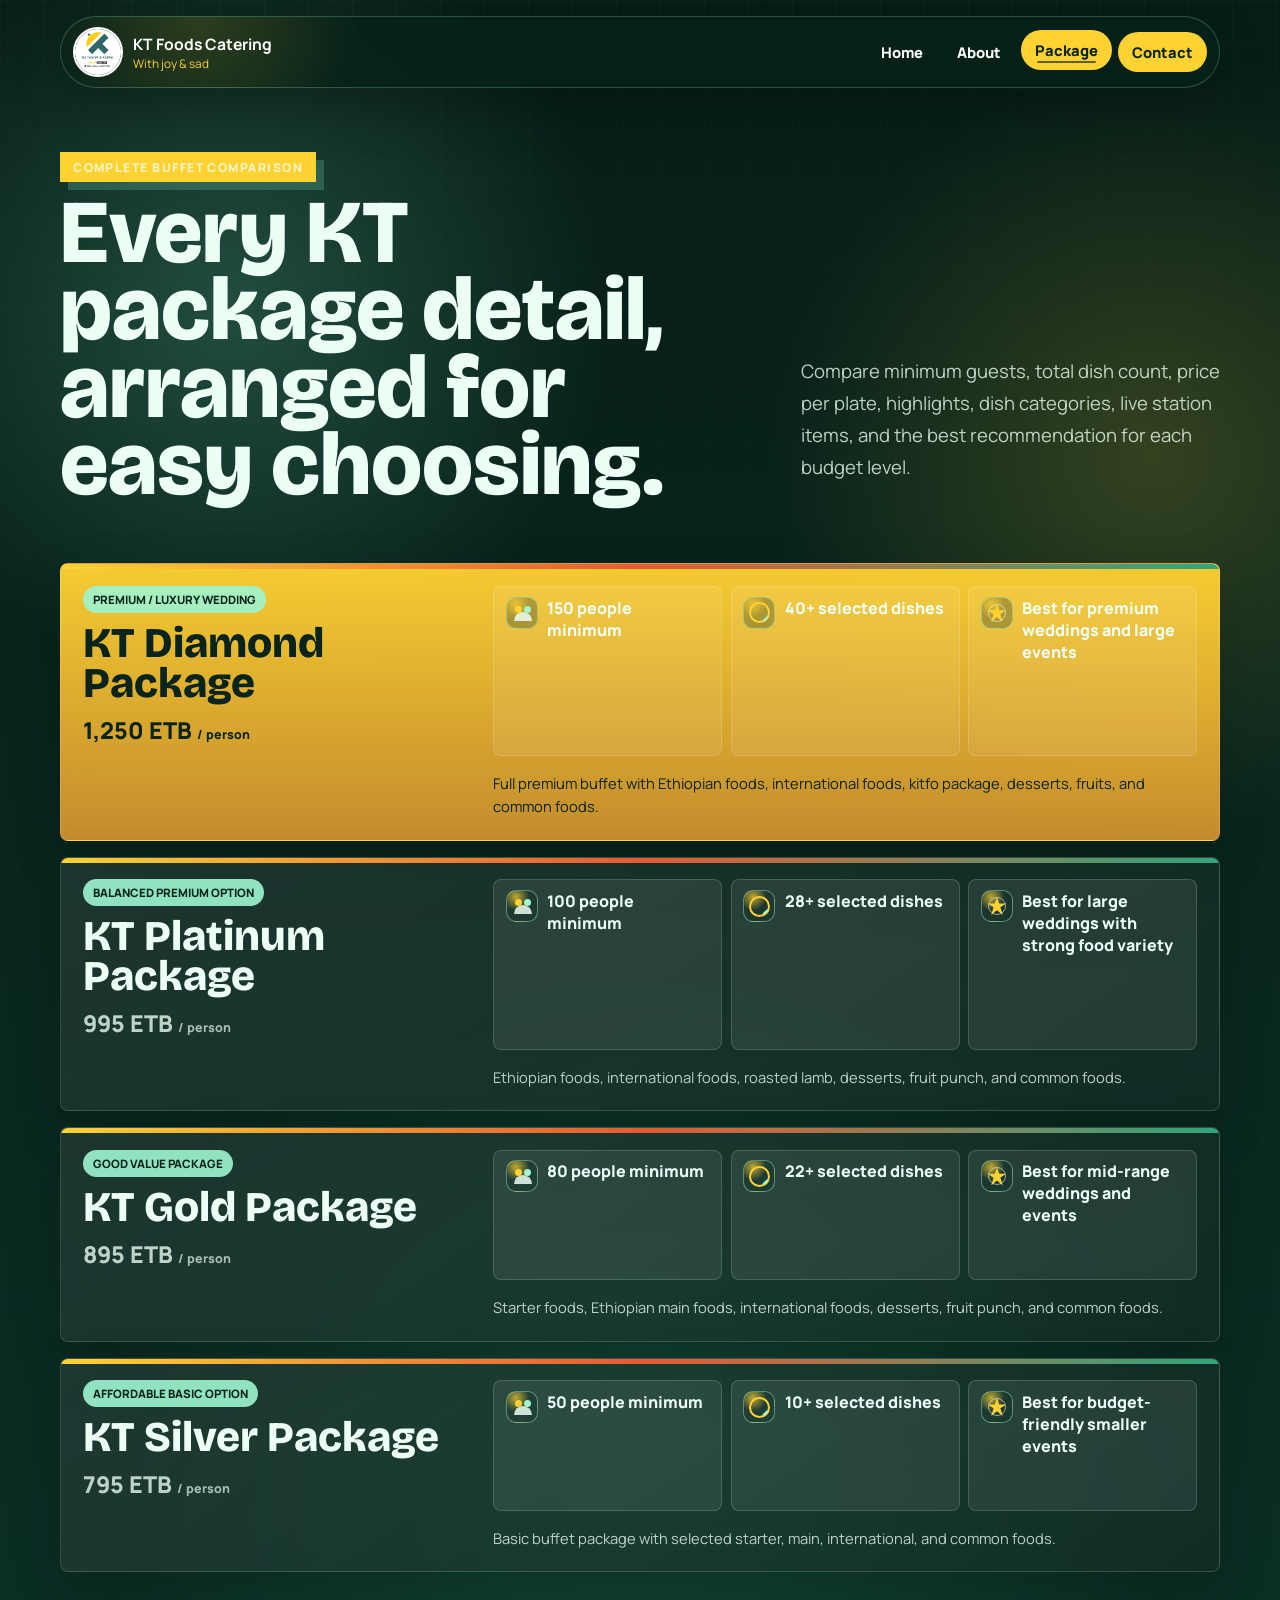
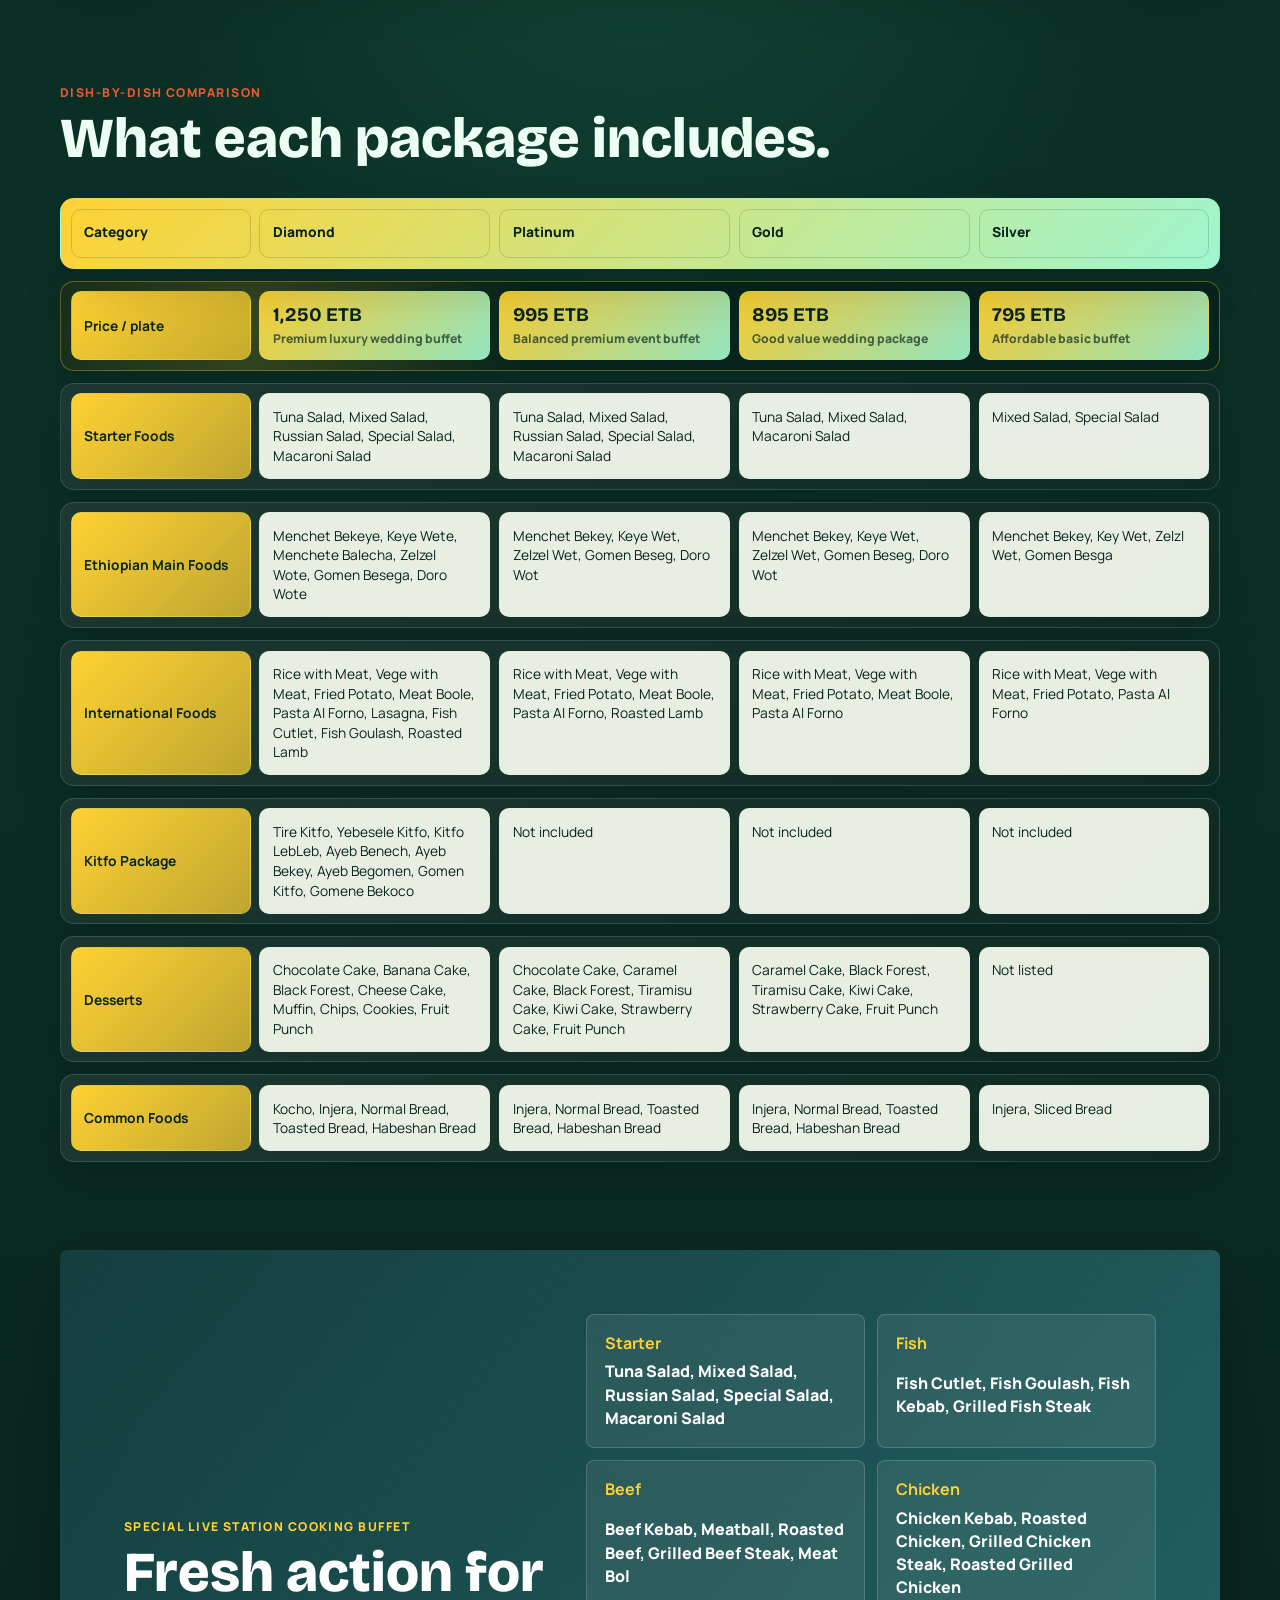
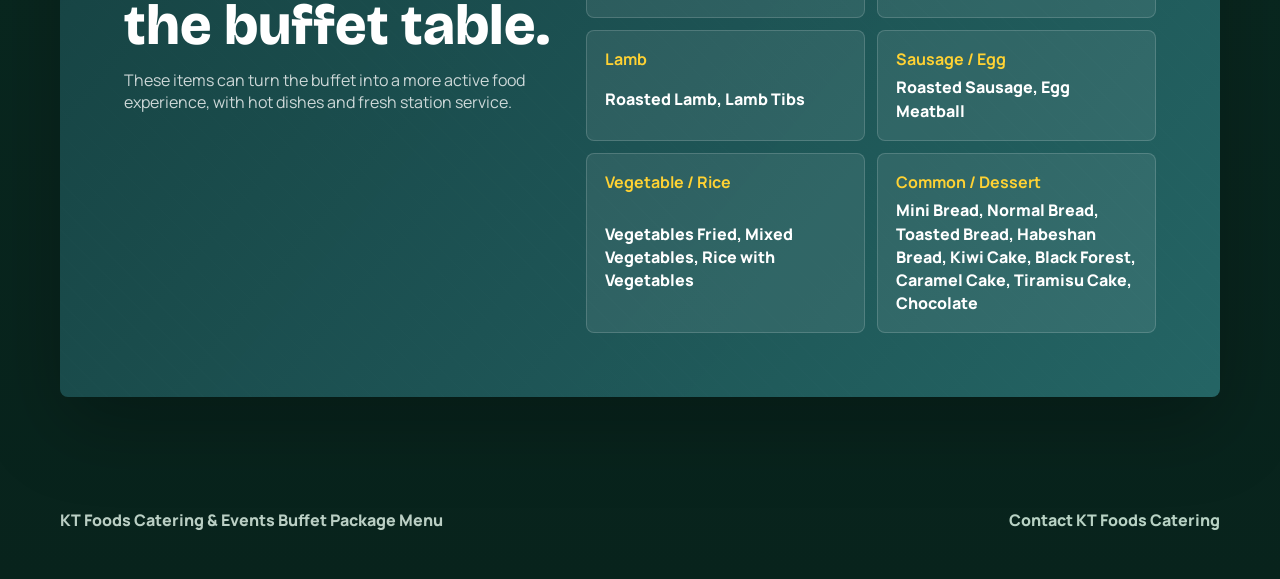
==== commit 485dd2cb: "Update package.html" ====
--- a/package.html
+++ b/package.html
@@ -126,9 +126,9 @@
           <div class="matrix-row matrix-head">
             <span>Category</span>
             <span>Diamond <small></small></span>
-            <span>Platinum <small>995 ETB / person</small></span>
-            <span>Gold <small>895 ETB / person</small></span>
-            <span>Silver <small>795 ETB / person</small></span>
+            <span>Platinum <small></small></span>
+            <span>Gold <small></small></span>
+            <span>Silver <small></small></span>
           </div>
           <div class="matrix-row price-row">
             <strong>Price / plate</strong>
